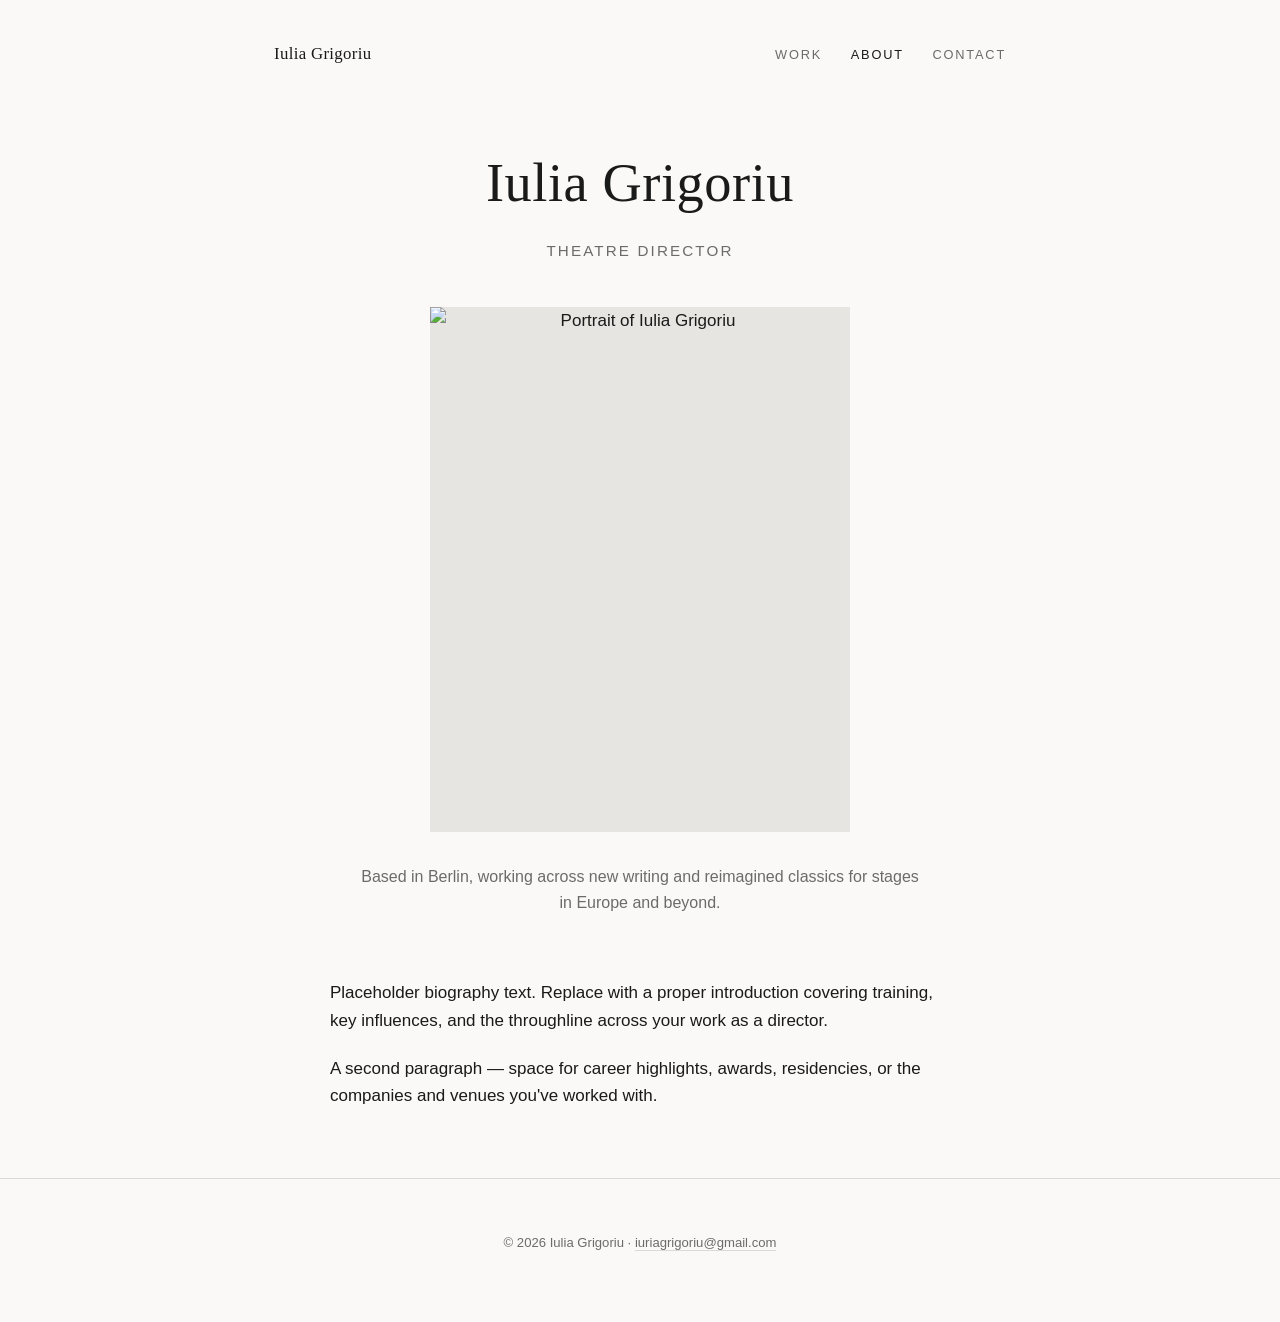
==== about.html @ 53db9b5f "One commit to rule them all" ====
<!DOCTYPE html>
<html lang="en">
<head>
  <meta charset="UTF-8">
  <meta name="viewport" content="width=device-width, initial-scale=1.0">
  <title>About — Iulia Grigoriu</title>
  <link rel="stylesheet" href="styles.css">
</head>
<body>

  <nav class="site-nav">
    <div class="wrap">
      <span class="site-nav__name">Iulia Grigoriu</span>
      <div class="site-nav__links">
        <a href="index.html">Work</a>
        <a href="about.html" class="is-active">About</a>
        <a href="mailto:iuriagrigoriu@gmail.com">Contact</a>
      </div>
    </div>
  </nav>

  <!-- ===================== ABOUT ===================== -->
  <header class="hero">
    <div class="wrap">
      <h1 class="hero__title">Iulia Grigoriu</h1>
      <p class="hero__subtitle">Theatre Director</p>

      <div class="hero__portrait">
        <!-- Replace with a real photo of the artist -->
        <img data-img="images/Iulia" alt="Portrait of Iulia Grigoriu">
      </div>

      <p class="hero__intro">
        Based in Berlin, working across new writing and reimagined
        classics for stages in Europe and beyond.
      </p>
    </div>
  </header>

  <!-- ===================== BIO ===================== -->
  <section class="project-body">
    <p>
      Placeholder biography text. Replace with a proper introduction
      covering training, key influences, and the throughline across
      your work as a director.
    </p>
    <p>
      A second paragraph — space for career highlights, awards,
      residencies, or the companies and venues you've worked with.
    </p>
  </section>

  <footer class="site-footer">
    <div class="wrap">
      <p>&copy; 2026 Iulia Grigoriu &middot; <a href="mailto:iuriagrigoriu@gmail.com">iuriagrigoriu@gmail.com</a></p>
    </div>
  </footer>

  <script src="images.js" defer></script>
</body>
</html>
---- styles.css ----
/* ==========================================================================
   THEATRE DIRECTOR PORTFOLIO — STYLESHEET
   Change things here to restyle the whole site. Key knobs are grouped
   under "THEME" at the top — colors, type, spacing — so you can tweak
   the look without hunting through the rest of the file.
   ========================================================================== */

/* ---------- THEME (edit these) ---------- */
:root {
  --color-bg: #faf9f7;
  --color-text: #1a1a1a;
  --color-muted: #6b6b6b;
  --color-line: #dcdad6;
  --color-accent: #1a1a1a;

  --font-display: "Georgia", "Iowan Old Style", "Times New Roman", serif;
  --font-body: -apple-system, BlinkMacSystemFont, "Helvetica Neue", Arial, sans-serif;

  --max-width: 780px;
  --space-unit: 1rem;

  --tracking-label: 0.14em;
}

/* ---------- RESET ---------- */
* {
  box-sizing: border-box;
}

html {
  scroll-behavior: smooth;
}

body {
  margin: 0;
  background: var(--color-bg);
  color: var(--color-text);
  font-family: var(--font-body);
  font-size: 17px;
  line-height: 1.6;
  -webkit-font-smoothing: antialiased;
}

img {
  max-width: 100%;
  display: block;
}

a {
  color: inherit;
  text-decoration: none;
}

h1, h2, h3 {
  font-family: var(--font-display);
  font-weight: 400;
  margin: 0;
}

/* ---------- LAYOUT ---------- */
.wrap {
  max-width: var(--max-width);
  margin: 0 auto;
  padding: 0 1.5rem;
}

/* wider wrapper for the homepage project grid */
.wrap--wide {
  max-width: 1100px;
}

/* ---------- SITE HEADER / NAV ---------- */
.site-nav {
  padding: 2.5rem 0 1.5rem;
}

.site-nav .wrap {
  display: flex;
  align-items: baseline;
  justify-content: space-between;
}

.site-nav__name {
  font-family: var(--font-display);
  font-size: 1.05rem;
  letter-spacing: 0.02em;
}

.site-nav__links a {
  font-size: 0.8rem;
  letter-spacing: var(--tracking-label);
  text-transform: uppercase;
  color: var(--color-muted);
  margin-left: 1.5rem;
}

.site-nav__links a:hover,
.site-nav__links a.is-active {
  color: var(--color-text);
}

/* ---------- HERO (homepage title + portrait) ---------- */
.hero {
  padding: 3rem 0 4rem;
  text-align: center;
}

.hero__title {
  font-size: clamp(2.2rem, 5vw, 3.4rem);
  letter-spacing: 0.01em;
}

.hero__subtitle {
  margin-top: 0.75rem;
  color: var(--color-muted);
  font-size: 0.95rem;
  letter-spacing: var(--tracking-label);
  text-transform: uppercase;
}

.hero__portrait {
  margin: 2.75rem auto 0;
  max-width: 420px;
}

.hero__portrait img {
  width: 100%;
  height: auto;
  aspect-ratio: 4 / 5;
  object-fit: cover;
  background: #e7e5e1; /* placeholder tone while real photo is missing */
}

.hero__intro {
  max-width: 560px;
  margin: 2rem auto 0;
  color: var(--color-muted);
  font-size: 1rem;
}

/* ---------- SECTION LABEL ---------- */
.section-label {
  text-align: center;
  font-size: 0.78rem;
  letter-spacing: var(--tracking-label);
  text-transform: uppercase;
  color: var(--color-muted);
  padding-top: 3rem;
  padding-bottom: 2.5rem;
  border-top: 1px solid var(--color-line);
}

/* ---------- PROJECT GRID (homepage) ---------- */
.projects {
  padding-bottom: 4rem;
}

/* flexbox (not grid) so an incomplete last row centers itself
   instead of hugging the left edge */
.project-grid {
  --grid-cols: 3;
  display: flex;
  flex-wrap: wrap;
  justify-content: center;
  gap: 1.5rem;
}

/* one image per tile; title (and year) fade in on hover */
.project-tile {
  position: relative;
  display: block;
  flex: 0 0 calc((100% - (var(--grid-cols) - 1) * 1.5rem) / var(--grid-cols));
  aspect-ratio: 1 / 1;
  overflow: hidden;
  background: #e7e5e1;
}

.project-tile img {
  width: 100%;
  height: 100%;
  object-fit: cover;
  transition: transform 0.6s ease;
}

.project-tile:hover img {
  transform: scale(1.05);
}

.project-tile__overlay {
  position: absolute;
  inset: 0;
  display: flex;
  flex-direction: column;
  align-items: center;
  justify-content: center;
  text-align: center;
  gap: 0.4rem;
  background: rgba(26, 26, 26, 0);
  opacity: 0;
  transition: background 0.35s ease, opacity 0.35s ease;
}

.project-tile:hover .project-tile__overlay,
.project-tile:focus-visible .project-tile__overlay {
  background: rgba(26, 26, 26, 0.45);
  opacity: 1;
}

.project-tile__title {
  font-family: var(--font-display);
  font-size: 1.4rem;
  color: #fff;
  transform: translateY(6px);
  transition: transform 0.35s ease;
}

.project-tile__year {
  font-size: 0.8rem;
  letter-spacing: var(--tracking-label);
  text-transform: uppercase;
  color: rgba(255, 255, 255, 0.85);
  transform: translateY(6px);
  transition: transform 0.35s ease 0.03s;
}

.project-tile:hover .project-tile__title,
.project-tile:hover .project-tile__year,
.project-tile:focus-visible .project-tile__title,
.project-tile:focus-visible .project-tile__year {
  transform: translateY(0);
}

@media (max-width: 900px) {
  .project-grid {
    --grid-cols: 2;
  }
}

@media (max-width: 560px) {
  .project-grid {
    --grid-cols: 1;
  }
}

/* ---------- PROJECT DETAIL PAGE ---------- */
.project-header {
  padding: 3rem 0 2.5rem;
}

.project-header__back {
  display: inline-block;
  font-size: 0.78rem;
  letter-spacing: var(--tracking-label);
  text-transform: uppercase;
  color: var(--color-muted);
  margin-bottom: 2rem;
}

.project-header__back:hover {
  color: var(--color-text);
}

.project-header__title {
  font-size: clamp(2rem, 4.5vw, 2.8rem);
}

.project-header__meta {
  margin-top: 0.75rem;
  color: var(--color-muted);
  font-size: 0.9rem;
  letter-spacing: 0.05em;
  text-transform: uppercase;
}

.project-hero-image {
  width: 100%;
  aspect-ratio: 16 / 9;
  overflow: hidden;
  background: #e7e5e1;
  margin-bottom: 2.5rem;
}

.project-hero-image img {
  width: 100%;
  height: 100%;
  object-fit: cover;
}

.project-body {
  max-width: 620px;
  margin: 0 auto;
  padding-bottom: 3rem;
}

.project-body p {
  margin: 0 0 1.3rem;
  color: var(--color-text);
}

.project-body p.lede {
  font-size: 1.1rem;
  color: var(--color-muted);
}

.project-credits {
  max-width: 620px;
  margin: 0 auto 3rem;
  padding-top: 2rem;
  border-top: 1px solid var(--color-line);
  font-size: 0.9rem;
  color: var(--color-muted);
}

.project-credits dl {
  display: grid;
  grid-template-columns: 140px 1fr;
  row-gap: 0.5rem;
  margin: 0;
}

.project-credits dt {
  text-transform: uppercase;
  letter-spacing: 0.08em;
  font-size: 0.75rem;
}

.project-credits dd {
  margin: 0;
  color: var(--color-text);
}

.project-gallery {
  padding-bottom: 4rem;
}

.project-gallery__grid {
  display: grid;
  grid-template-columns: 1fr 1fr;
  gap: 1rem;
}

.project-gallery__grid img {
  width: 100%;
  height: 100%;
  aspect-ratio: 4 / 3;
  object-fit: cover;
  background: #e7e5e1;
}

.project-gallery__grid img.wide {
  grid-column: 1 / -1;
  aspect-ratio: 16 / 9;
}

/* ---------- FOOTER ---------- */
.site-footer {
  padding: 2.5rem 0 3.5rem;
  border-top: 1px solid var(--color-line);
  text-align: center;
  color: var(--color-muted);
  font-size: 0.82rem;
}

.site-footer a {
  border-bottom: 1px solid var(--color-line);
}

.site-footer a:hover {
  color: var(--color-text);
  border-color: var(--color-text);
}

/* ---------- RESPONSIVE ---------- */
@media (max-width: 600px) {
  .site-nav .wrap {
    flex-direction: column;
    gap: 0.5rem;
  }

  .site-nav__links a {
    margin: 0 0.75rem 0 0;
  }

  .project-gallery__grid {
    grid-template-columns: 1fr;
  }

  .project-credits dl {
    grid-template-columns: 1fr;
    row-gap: 0.2rem;
  }

  .project-credits dt {
    margin-top: 0.75rem;
  }
}
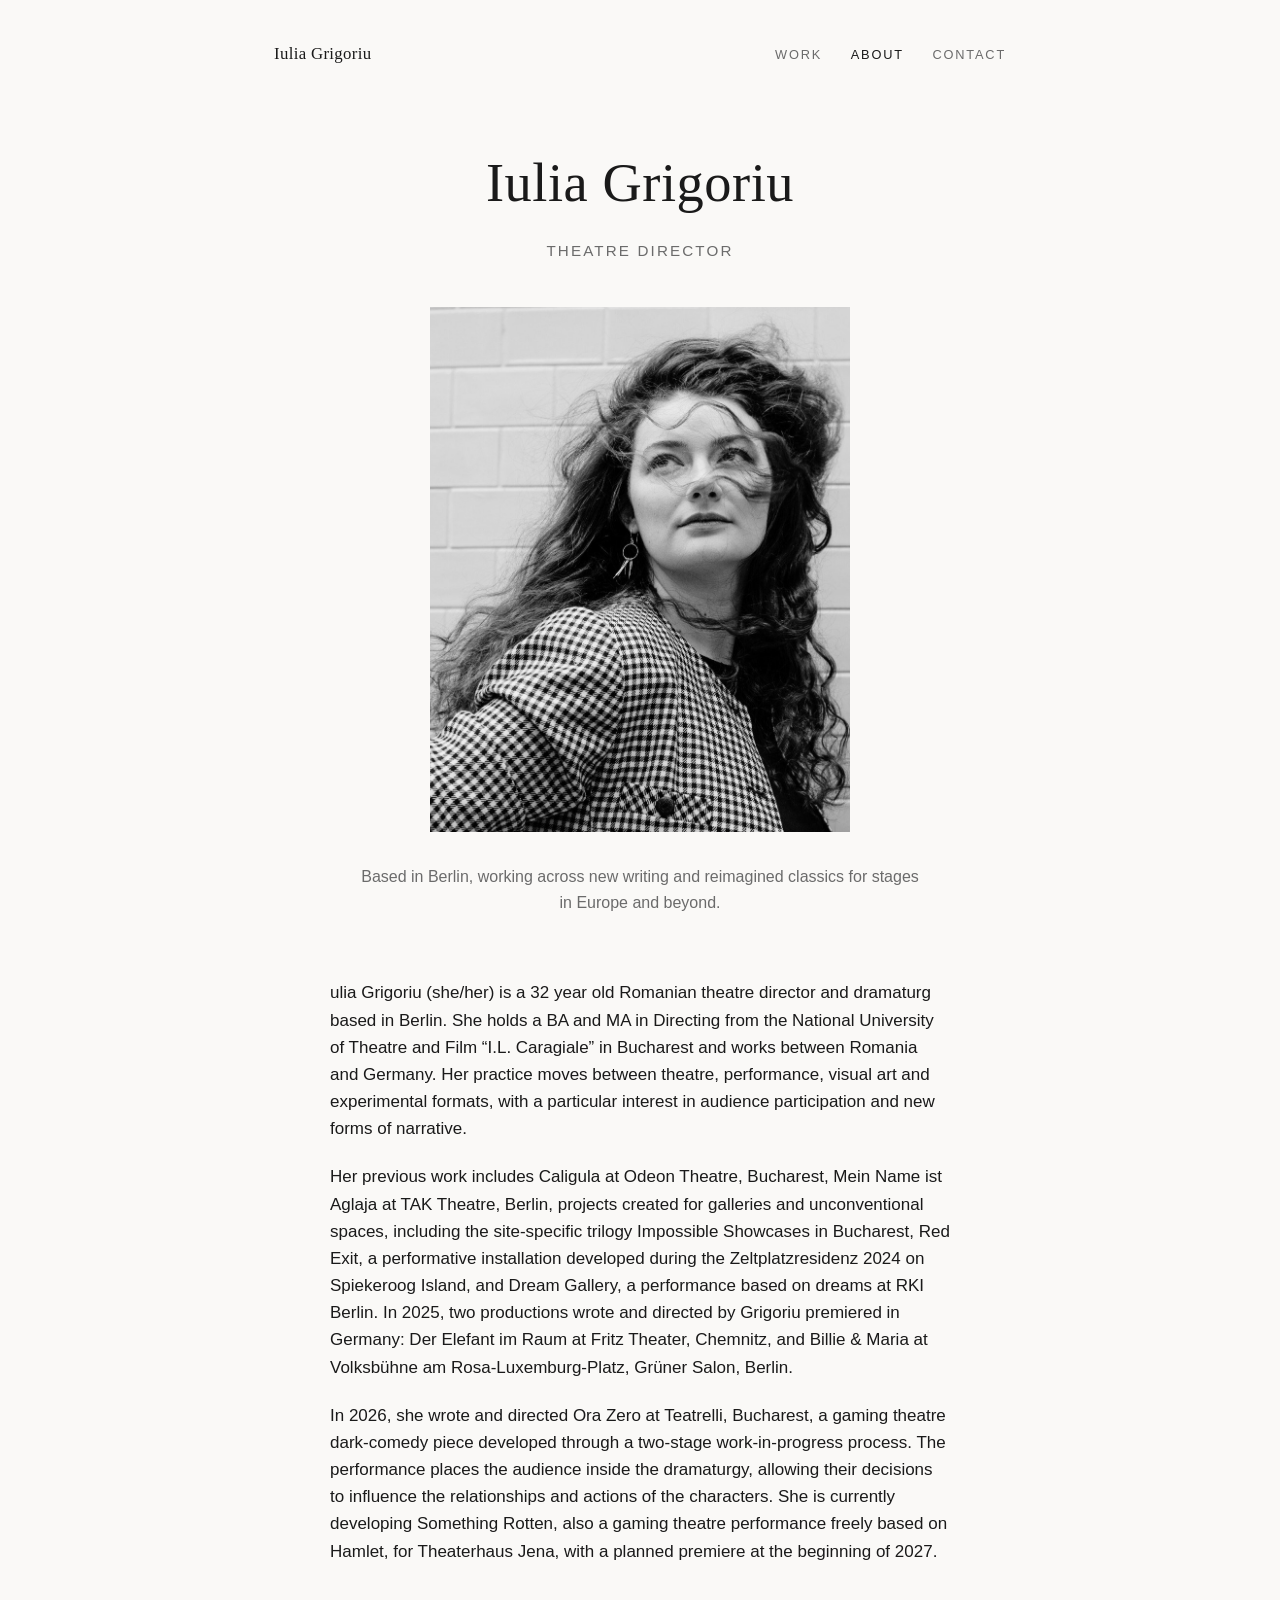
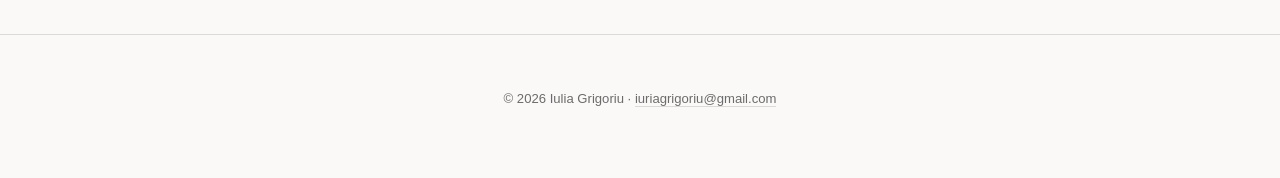
==== commit d5676680: "About" ====
--- a/about.html
+++ b/about.html
@@ -40,13 +40,28 @@
   <!-- ===================== BIO ===================== -->
   <section class="project-body">
     <p>
-      Placeholder biography text. Replace with a proper introduction
-      covering training, key influences, and the throughline across
-      your work as a director.
+      ulia Grigoriu (she/her) is a 32 year old Romanian theatre director and dramaturg based in 
+      Berlin. She holds a BA and MA in Directing from the National University of Theatre and Film
+       “I.L. Caragiale” in Bucharest and works between Romania and Germany. Her practice moves 
+       between theatre, performance, visual art and experimental 
+      formats, with a particular interest in audience participation and new forms of narrative.
     </p>
     <p>
-      A second paragraph — space for career highlights, awards,
-      residencies, or the companies and venues you've worked with.
+      Her previous work includes Caligula at Odeon Theatre, Bucharest, Mein Name ist 
+      Aglaja at TAK Theatre, Berlin, projects created for galleries and unconventional spaces, 
+      including the site-specific trilogy Impossible Showcases in Bucharest, Red Exit, a 
+      performative installation developed during the Zeltplatzresidenz 2024 on Spiekeroog Island, 
+      and Dream Gallery, a performance based on dreams at RKI Berlin. In 2025, two productions 
+      wrote and directed by Grigoriu premiered in Germany: Der Elefant im Raum at Fritz Theater, 
+      Chemnitz, and Billie & Maria at Volksbühne am Rosa-Luxemburg-Platz, Grüner Salon, Berlin. 
+    </p>
+    <p>
+      In 2026, she wrote and directed Ora Zero at Teatrelli, Bucharest, a gaming theatre dark-comedy
+       piece developed through a two-stage work-in-progress process. 
+       The performance places the audience inside the dramaturgy, 
+       allowing their decisions to influence the relationships and actions of the characters. 
+       She is currently developing Something Rotten, also a gaming theatre performance freely 
+      based on Hamlet, for Theaterhaus Jena, with a planned premiere at the beginning of 2027. 
     </p>
   </section>
 
--- a/styles.css
+++ b/styles.css
@@ -206,6 +206,21 @@
   opacity: 1;
 }
 
+/* touchscreens have no hover state — show the title by default there
+   (at reduced strength) so it isn't hidden behind a tap-to-reveal that
+   would otherwise just navigate away */
+@media (hover: none) {
+  .project-tile__overlay {
+    background: rgba(26, 26, 26, 0.28);
+    opacity: 1;
+  }
+
+  .project-tile__title,
+  .project-tile__year {
+    transform: translateY(0);
+  }
+}
+
 .project-tile__title {
   font-family: var(--font-display);
   font-size: 1.4rem;
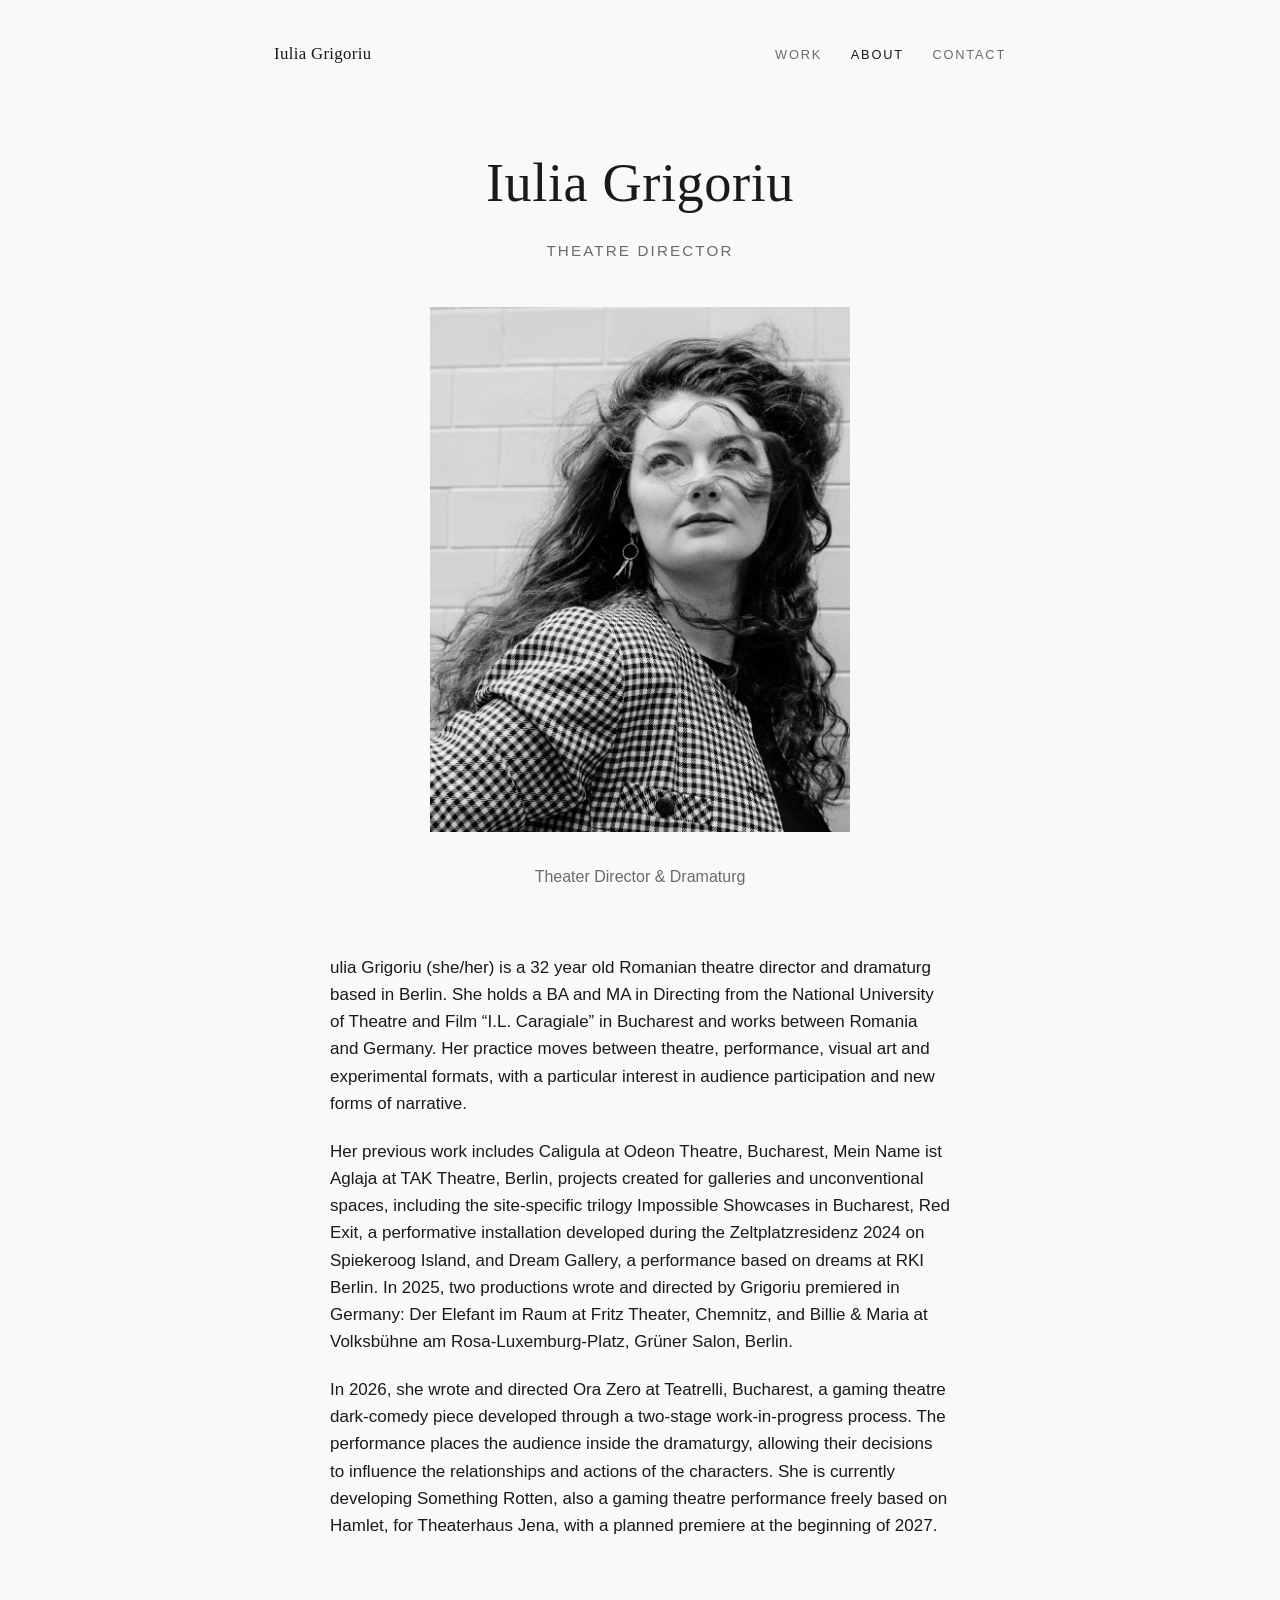
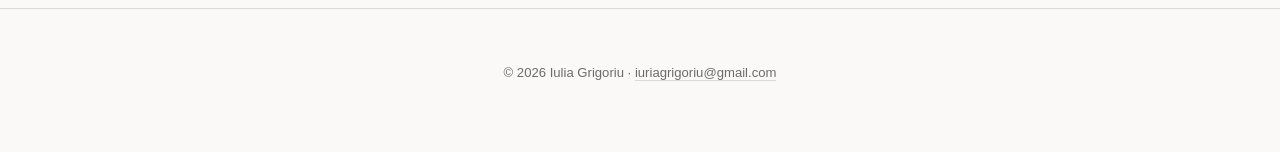
==== commit 510fdcdf: "about f?" ====
--- a/about.html
+++ b/about.html
@@ -31,8 +31,7 @@
       </div>
 
       <p class="hero__intro">
-        Based in Berlin, working across new writing and reimagined
-        classics for stages in Europe and beyond.
+        Theater Director & Dramaturg
       </p>
     </div>
   </header>
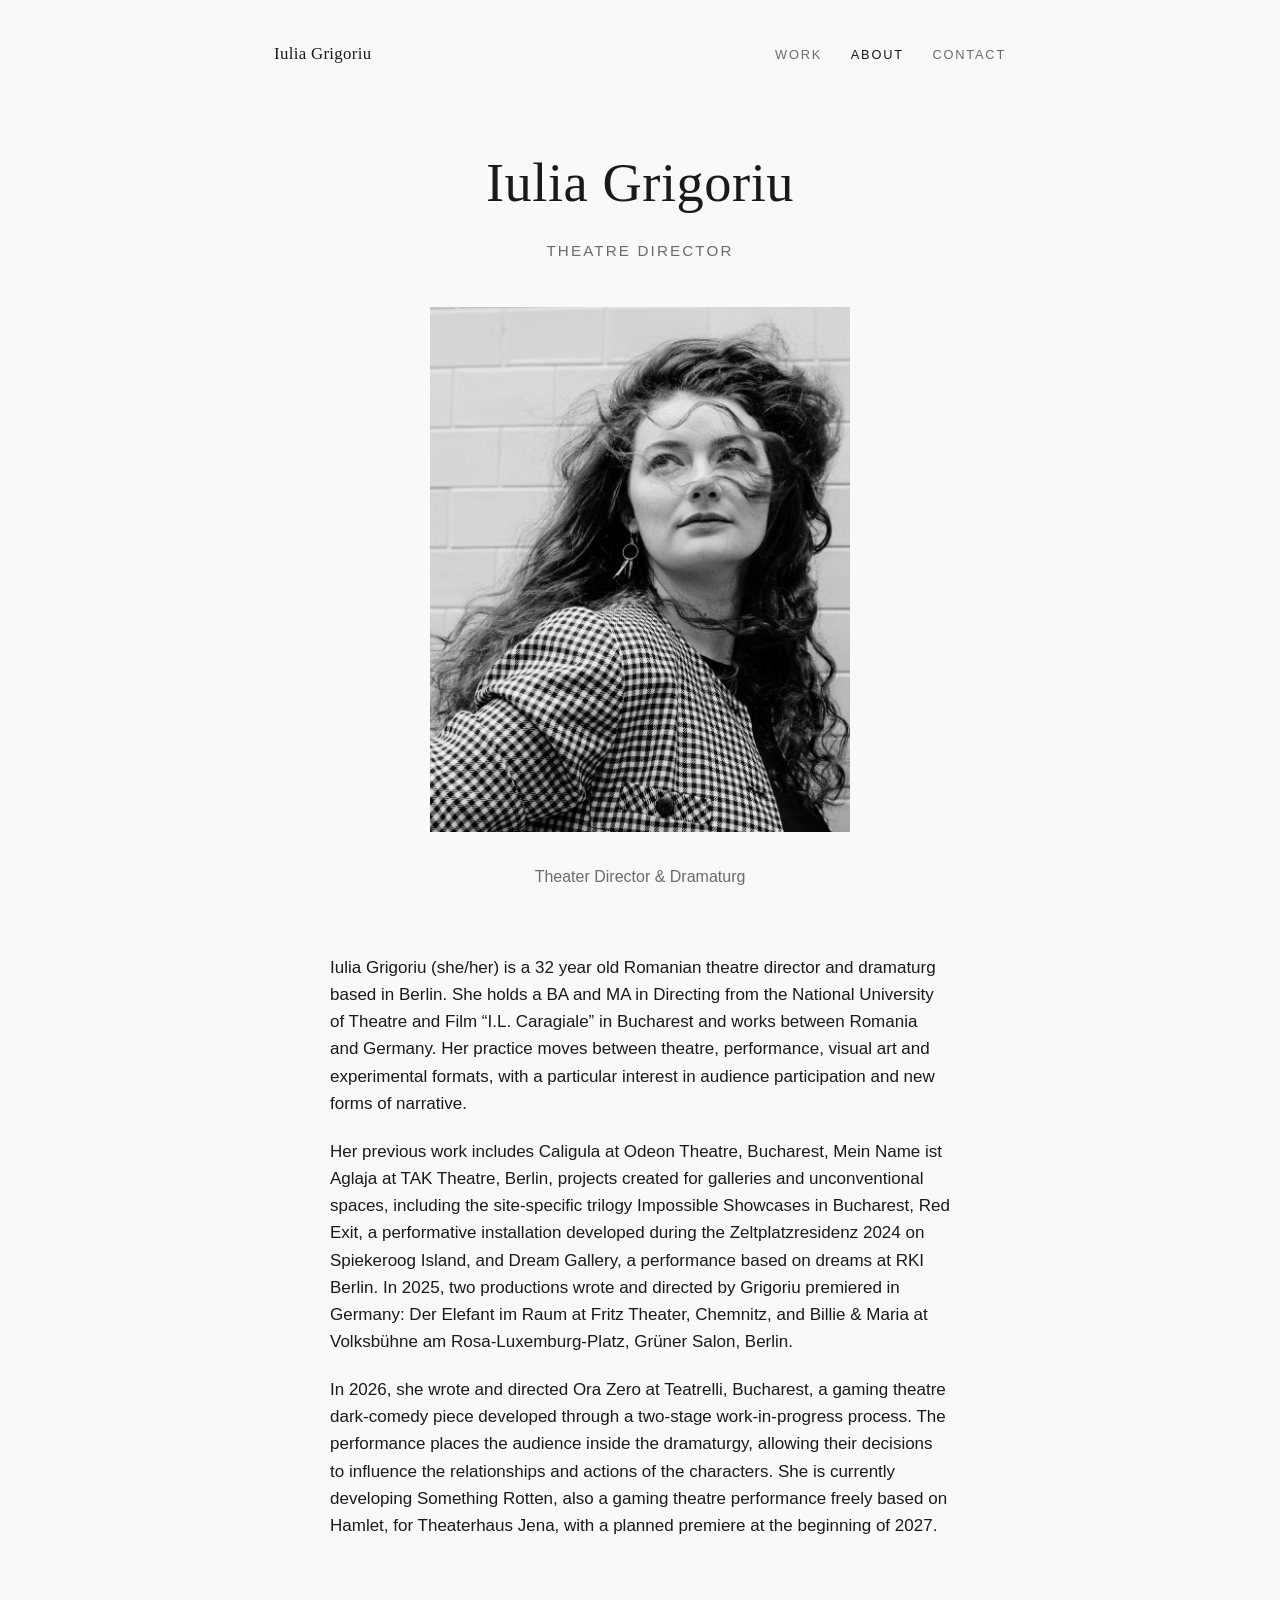
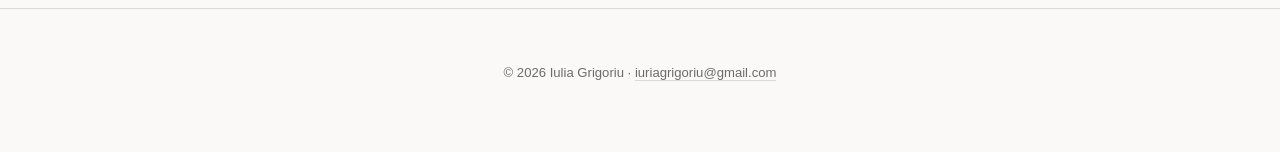
==== commit 2bcf659d: "about correction" ====
--- a/about.html
+++ b/about.html
@@ -39,7 +39,7 @@
   <!-- ===================== BIO ===================== -->
   <section class="project-body">
     <p>
-      ulia Grigoriu (she/her) is a 32 year old Romanian theatre director and dramaturg based in 
+      Iulia Grigoriu (she/her) is a 32 year old Romanian theatre director and dramaturg based in 
       Berlin. She holds a BA and MA in Directing from the National University of Theatre and Film
        “I.L. Caragiale” in Bucharest and works between Romania and Germany. Her practice moves 
        between theatre, performance, visual art and experimental 
